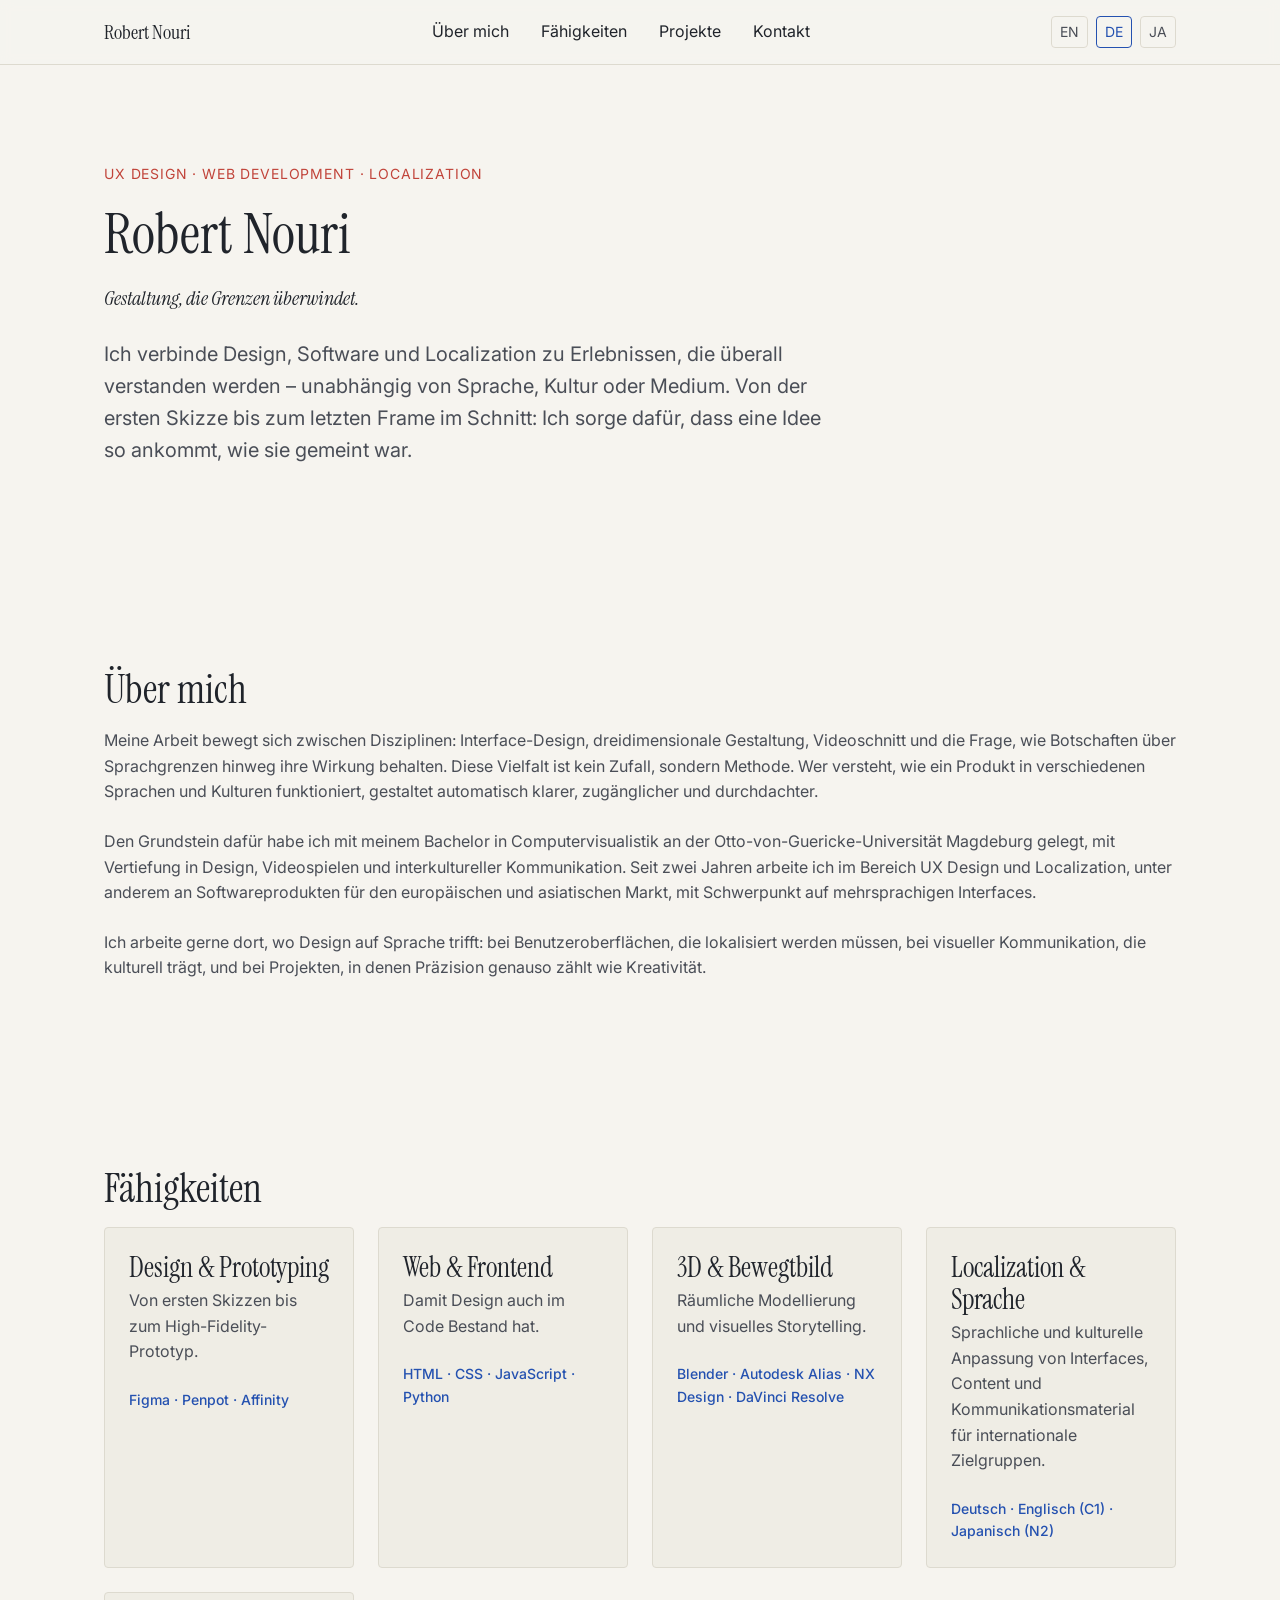
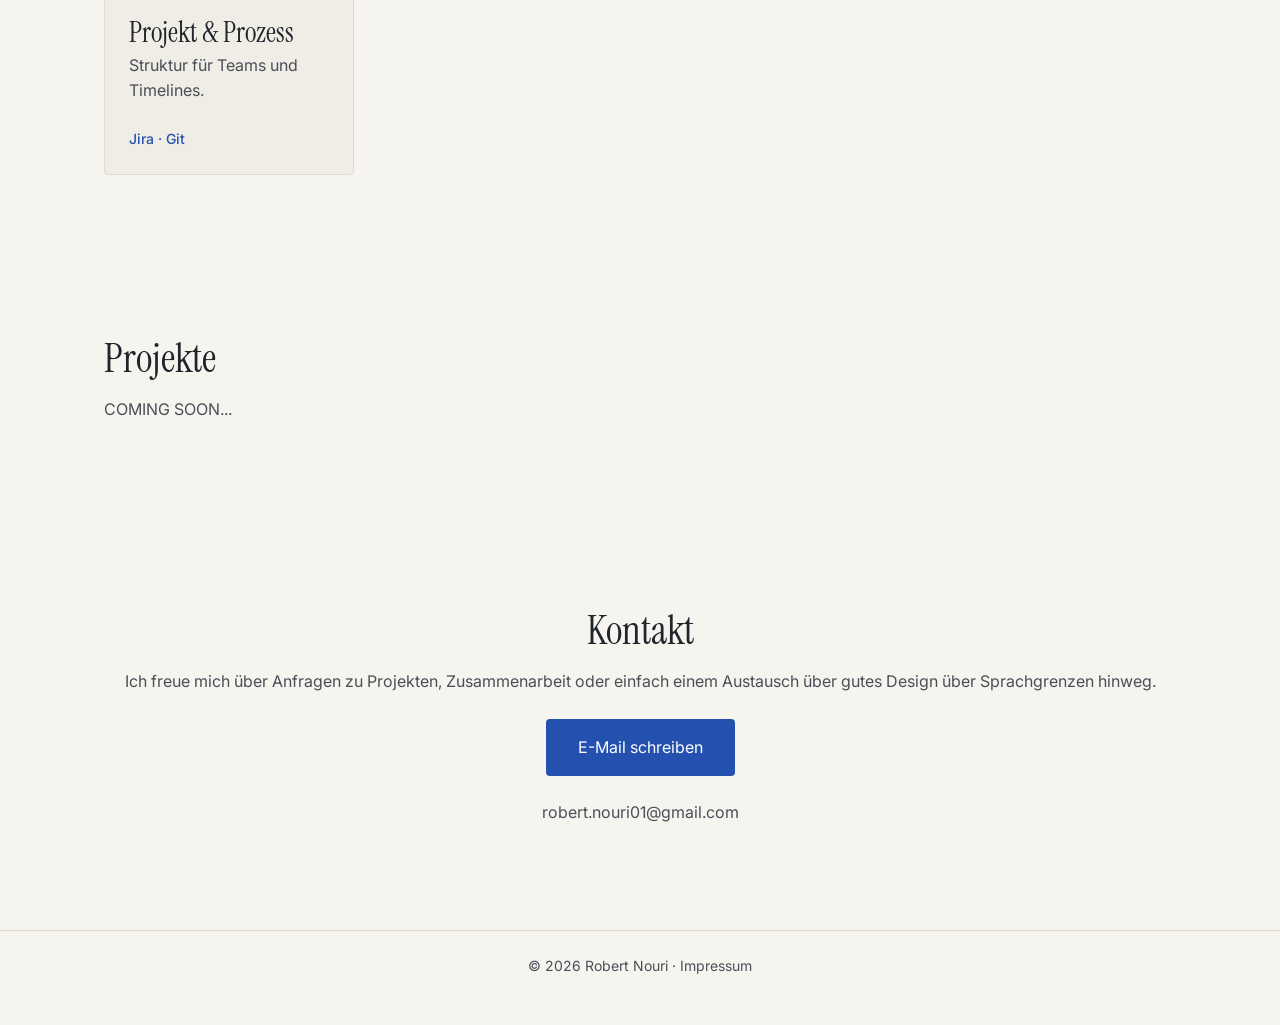
==== de/index.html @ 87206222 "Initial commit" ====
<!DOCTYPE html>
<html lang="de">
<head>
  <meta charset="UTF-8">
  <meta name="viewport" content="width=device-width, initial-scale=1.0">
  <title>Robert Nouri — Web Development · UX Design · Localization</title>
  <meta name="description" content="UX Designer und Lokalisationsexperte — Portfolio.">

  <link rel="alternate" hreflang="de" href="https://deinedomain.de/de/">
  <link rel="alternate" hreflang="en" href="https://deinedomain.de/en/">
  <link rel="alternate" hreflang="ja" href="https://deinedomain.de/ja/">

  <link rel="icon" href="../assets/favicon.ico">

  <link rel="preconnect" href="https://fonts.googleapis.com">
  <link rel="preconnect" href="https://fonts.gstatic.com" crossorigin>
  <link href="https://fonts.googleapis.com/css2?family=Instrument+Serif:ital@0;1&family=Inter:wght@400;500;600&family=Zen+Old+Mincho&family=Noto+Sans+JP:wght@400;500&display=swap" rel="stylesheet">

  <link rel="stylesheet" href="../css/style.css">
</head>
<body>

  <header class="site-header">
    <nav class="nav container">
      <a href="index.html" class="nav__logo">Robert Nouri</a>
      <ul class="nav__links">
        <li><a href="index.html#about">Über mich</a></li>
        <li><a href="index.html#skills">Fähigkeiten</a></li>
        <li><a href="index.html#projects">Projekte</a></li>
        <li><a href="index.html#contact">Kontakt</a></li>
      </ul>
      <div class="lang-switch">
        <a href="../en/index.html">EN</a>
        <a href="index.html" aria-current="true">DE</a>
        <a href="../ja/index.html">JA</a>
      </div>
    </nav>
  </header>

  <main>
    <section class="hero container">
      <span class="eyebrow">UX Design · Web Development · Localization</span>
      <h1>Robert Nouri</h1>
      <p class="lead">Gestaltung, die Grenzen überwindet.</p>
      <p>Ich verbinde Design, Software und Localization zu Erlebnissen, die überall verstanden werden – unabhängig von Sprache, Kultur oder Medium. Von der ersten Skizze bis zum letzten Frame im Schnitt: Ich sorge dafür, dass eine Idee so ankommt, wie sie gemeint war.</p>
    </section>

    <section id="about" class="container">
      <h2>Über mich</h2>
      <p>Meine Arbeit bewegt sich zwischen Disziplinen: Interface-Design, dreidimensionale Gestaltung, Videoschnitt und die Frage, wie Botschaften über Sprachgrenzen hinweg ihre Wirkung behalten. Diese Vielfalt ist kein Zufall, sondern Methode. Wer versteht, wie ein Produkt in verschiedenen Sprachen und Kulturen funktioniert, gestaltet automatisch klarer, zugänglicher und durchdachter.</p>
      <p>Den Grundstein dafür habe ich mit meinem Bachelor in Computervisualistik an der Otto-von-Guericke-Universität Magdeburg gelegt, mit Vertiefung in Design, Videospielen und interkultureller Kommunikation. Seit zwei Jahren arbeite ich im Bereich UX Design und Localization, unter anderem an Softwareprodukten für den europäischen und asiatischen Markt, mit Schwerpunkt auf mehrsprachigen Interfaces.</p>
      <p>Ich arbeite gerne dort, wo Design auf Sprache trifft: bei Benutzeroberflächen, die lokalisiert werden müssen, bei visueller Kommunikation, die kulturell trägt, und bei Projekten, in denen Präzision genauso zählt wie Kreativität.</p>
    
    </section>

    <section id="skills" class="container">
      <h2>Fähigkeiten</h2>
      <div class="skills-grid">
        <div class="skill-card">
          <h3>Design & Prototyping</h3>
          <p>Von ersten Skizzen bis zum High-Fidelity-Prototyp.</p>
          <p class="skill-tools">Figma · Penpot · Affinity</p>
        </div>
        <div class="skill-card">
          <h3>Web & Frontend</h3>
          <p>Damit Design auch im Code Bestand hat.</p>
          <p class="skill-tools">HTML · CSS · JavaScript · Python</p>
        </div>
        <div class="skill-card">
          <h3>3D & Bewegtbild</h3>
          <p>Räumliche Modellierung und visuelles Storytelling.</p>
          <p class="skill-tools">Blender · Autodesk Alias · NX Design · DaVinci Resolve</p>
        </div>
        <div class="skill-card">
          <h3>Localization & Sprache</h3>
          <p>Sprachliche und kulturelle Anpassung von Interfaces, Content und Kommunikationsmaterial für internationale Zielgruppen.</p>
          <p class="skill-tools"> Deutsch · Englisch (C1) · Japanisch (N2)</p>
        </div>
        <div class="skill-card">
          <h3>Projekt & Prozess</h3>
          <p>Struktur für Teams und Timelines.</p>
          <p class="skill-tools">Jira · Git</p>
        </div>
      </div>
    </section>

    <section id="projects" class="container">
      <h2>Projekte</h2>
      <p>COMING SOON...</p>
    </section>

    <section id="contact" class="container contact">
      <h2>Kontakt</h2>
      <p>Ich freue mich über Anfragen zu Projekten, Zusammenarbeit oder einfach einem Austausch über gutes Design über Sprachgrenzen hinweg.</p>
      <a class="button" href="mailto:robert.nouri01@gmail.com">E-Mail schreiben</a>
      <p></p>
      <p>robert.nouri01@gmail.com</p>
    </section>
  </main>

  <footer class="site-footer">
    <p>&copy; 2026 Robert Nouri · <a href="../impressum.html">Impressum</a></p>
  </footer>

  <script src="../js/script.js"></script>
</body>
</html>
---- css/style.css ----
/* ==========================================================================
   Design Tokens
   ========================================================================== */
:root {
  /* Farben – Airmail/Korrespondenz-Palette */
  --color-bg: #F6F4EF;
  --color-surface: #EFEDE5;
  --color-ink: #20242B;
  --color-ink-muted: #4A4E57;
  --color-accent-blue: #2451B0;
  --color-accent-red: #C1443A;
  --color-neutral: #9B9B93;
  --color-border: #DDDACF;

  /* Typografie */
  --font-display: "Instrument Serif", "Zen Old Mincho", serif;
  --font-body: "Inter", "Noto Sans JP", -apple-system, sans-serif;

  /* Type Scale */
  --text-xs: 0.75rem;
  --text-sm: 0.875rem;
  --text-base: 1rem;
  --text-lg: 1.25rem;
  --text-xl: 1.75rem;
  --text-2xl: 2.5rem;
  --text-3xl: 3.5rem;

  /* 8px Spacing-System */
  --space-1: 8px;
  --space-2: 16px;
  --space-3: 24px;
  --space-4: 32px;
  --space-5: 40px;
  --space-6: 48px;
  --space-7: 64px;
  --space-8: 80px;
  --space-9: 96px;

  /* Layout */
  --content-max: 1120px;
  --radius: 4px;
  --transition: 200ms ease;
}

/* ==========================================================================
   Reset
   ========================================================================== */
*, *::before, *::after { box-sizing: border-box; }
html { scroll-behavior: smooth; }
body {
  margin: 0;
  background: var(--color-bg);
  color: var(--color-ink);
  font-family: var(--font-body);
  font-size: var(--text-base);
  line-height: 1.6;
  -webkit-font-smoothing: antialiased;
}
img { max-width: 100%; display: block; }
a { color: inherit; text-decoration: none; }
ul { list-style: none; margin: 0; padding: 0; }

/* Reduced motion respektieren */
@media (prefers-reduced-motion: reduce) {
  *, *::before, *::after {
    animation-duration: 0.01ms !important;
    animation-iteration-count: 1 !important;
    transition-duration: 0.01ms !important;
    scroll-behavior: auto !important;
  }
}

/* ==========================================================================
   Typografie
   ========================================================================== */
h1, h2, h3, .display {
  font-family: var(--font-display);
  font-weight: 500;
  line-height: 1.15;
  margin: 0 0 var(--space-2);
  color: var(--color-ink);
}
h1 { font-size: var(--text-3xl); }
h2 { font-size: var(--text-2xl); }
h3 { font-size: var(--text-xl); }
p { margin: 0 0 var(--space-3); color: var(--color-ink-muted); }

/* Japanisch braucht mehr Zeilenhöhe und leicht mehr Buchstabenabstand */

html[lang="ja"] body {
  line-height: 1.9;
  letter-spacing: 0.02em;
}
html[lang="ja"] h1, html[lang="ja"] h2, html[lang="ja"] h3 {
  line-height: 1.5;
}



/*
Anpassung der Skalierung nachdem man Japanisch auswählt

html[lang="ja"] {
  font-size: 95%; /* entspricht ca. 15px statt 16px Basis 
}
html[lang="ja"] body {
  line-height: 1.75;
  letter-spacing: 0.02em;
}
html[lang="ja"] h1, html[lang="ja"] h2, html[lang="ja"] h3 {
  line-height: 1.5;
}
*/




/* ==========================================================================
   Layout / Utility
   ========================================================================== */
.container {
  max-width: var(--content-max);
  margin-inline: auto;
  padding-inline: var(--space-3);
}
section { padding-block: var(--space-8); }

/* ==========================================================================
   Header / Navigation
   ========================================================================== */
.site-header {
  position: sticky;
  top: 0;
  z-index: 10;
  background: rgba(246, 244, 239, 0.9);
  backdrop-filter: blur(6px);
  border-bottom: 1px solid var(--color-border);
}
.nav {
  display: flex;
  align-items: center;
  justify-content: space-between;
  padding-block: var(--space-2);
}
.nav__logo {
  font-family: var(--font-display);
  font-size: var(--text-lg);
}
.nav__links {
  display: flex;
  gap: var(--space-4);
}
.nav__links a {
  position: relative;
  padding-block: var(--space-1);
}
.nav__links a::after {
  content: "";
  position: absolute;
  left: 0; right: 0; bottom: 0;
  height: 2px;
  background: var(--color-accent-red);
  transform: scaleX(0);
  transform-origin: left;
  transition: transform var(--transition);
}
.nav__links a:hover::after,
.nav__links a:focus-visible::after {
  transform: scaleX(1);
}

/* Sprachumschalter */
.lang-switch {
  display: flex;
  gap: var(--space-1);
  font-size: var(--text-sm);
}
.lang-switch a {
  padding: 4px 8px;
  border: 1px solid var(--color-border);
  border-radius: var(--radius);
  color: var(--color-ink-muted);
  transition: border-color var(--transition), color var(--transition);
}
.lang-switch a[aria-current="true"] {
  border-color: var(--color-accent-blue);
  color: var(--color-accent-blue);
}
.lang-switch a:hover { border-color: var(--color-accent-blue); }

/* ==========================================================================
   Hero
   ========================================================================== */
.hero {
  padding-block: var(--space-9);
}
.hero .eyebrow {
  display: inline-block;
  font-size: var(--text-sm);
  color: var(--color-accent-red);
  letter-spacing: 0.06em;
  text-transform: uppercase;
  margin-bottom: var(--space-2);
}
.hero h1 { max-width: 56ch; }
.hero p { max-width: 56ch; font-size: var(--text-lg); }  /*langer Anfangstext */

/* ==========================================================================
   Skills
   ========================================================================== */
.skills-grid {
  display: grid;
  grid-template-columns: repeat(auto-fit, minmax(220px, 1fr));
  gap: var(--space-3);
}
.skill-card {
  background: var(--color-surface);
  border: 1px solid var(--color-border);
  border-radius: var(--radius);
  padding: var(--space-3);
  transition: transform var(--transition), border-color var(--transition);
}
.skill-card:hover {
  transform: translateY(-2px);
  border-color: var(--color-accent-blue);
}
.skill-card h3 { margin-bottom: 4px; }
.skill-tools {
  font-size: var(--text-sm);
  color: var(--color-accent-blue);
  font-weight: 500;
  margin: 0;
}

/* Hero-Lead */
.lead {
  font-family: var(--font-display);
  font-size: var(--text-xl);
  font-style: italic;
  color: var(--color-ink);
  max-width: 40ch;
  margin-bottom: var(--space-3);
}
html[lang="ja"] .lead { font-style: normal; }

/* ==========================================================================
   Impressum / Legal
   ========================================================================== */
.legal-note {
  font-size: var(--text-sm);
  color: var(--color-neutral);
  border-left: 2px solid var(--color-border);
  padding-left: var(--space-2);
  margin-bottom: var(--space-5);
}
.legal dl {
  display: grid;
  grid-template-columns: max-content 1fr;
  gap: var(--space-1) var(--space-3);
  margin-bottom: var(--space-3);
}
.legal dt { font-weight: 600; color: var(--color-ink-muted); }
.legal dd { margin: 0; }
.legal hr {
  border: none;
  border-top: 1px solid var(--color-border);
  margin-block: var(--space-5);
}
.legal .placeholder { 
  color: var(--color-ink); 
}

.legalentry{
  display:grid;
  grid-template-columns: 120px 1fr;
  column-gap: 30px;
}

.legalentry dt, .legalentry dd{
  margin: 0;
}

.skill-card .tools {
  margin: 0 0 var(--space-2);
  font-size: var(--text-xs);
  letter-spacing: 0.04em;
  text-transform: uppercase;
  color: var(--color-accent-blue);
}
.skill-card p:last-child { margin-bottom: 0; }

/* ==========================================================================
   Kontakt
   ========================================================================== */
.contact { text-align: center; }
.button {
  display: inline-block;
  padding: var(--space-2) var(--space-4);
  background: var(--color-accent-blue);
  color: #fff;
  border-radius: var(--radius);
  transition: background var(--transition);
}
.button:hover { background: var(--color-ink); }

/* ==========================================================================
   Footer
   ========================================================================== */
.site-footer {
  border-top: 1px solid var(--color-border);
  padding-block: var(--space-3);
  text-align: center;
  font-size: var(--text-sm);
  color: var(--color-neutral);
}
.footer-inner {
  display: flex;
  flex-direction: column;
  align-items: center;
  gap: var(--space-1);
}
.footer-nav { display: flex; gap: var(--space-3); }
.footer-nav a:hover,
.footer-nav a:focus-visible { color: var(--color-accent-blue); }

/* ==========================================================================
   Legal-Seiten (Impressum)
   ========================================================================== */
.legal { max-width: 680px; }
.legal h2 { font-size: var(--text-lg); margin-top: var(--space-6); }
.legal address {
  font-style: normal;
  line-height: 1.8;
  margin-bottom: var(--space-3);
}
.legal .note {
  margin-top: var(--space-7);
  padding: var(--space-3);
  background: var(--color-surface);
  border-left: 3px solid var(--color-accent-red);
  border-radius: var(--radius);
  font-size: var(--text-sm);
  color: var(--color-ink-muted);
}

/* Markiert Stellen, die noch mit echten Daten gefüllt werden müssen */
.placeholder { color: var(--color-accent-red); }

/* ==========================================================================
   Responsive
   ========================================================================== */
@media (max-width: 720px) {
  :root {
    --text-3xl: 2.5rem;
    --text-2xl: 2rem;
  }
  .nav__links { display: none; } /* wird später per JS als Mobile-Menü ergänzt */
}
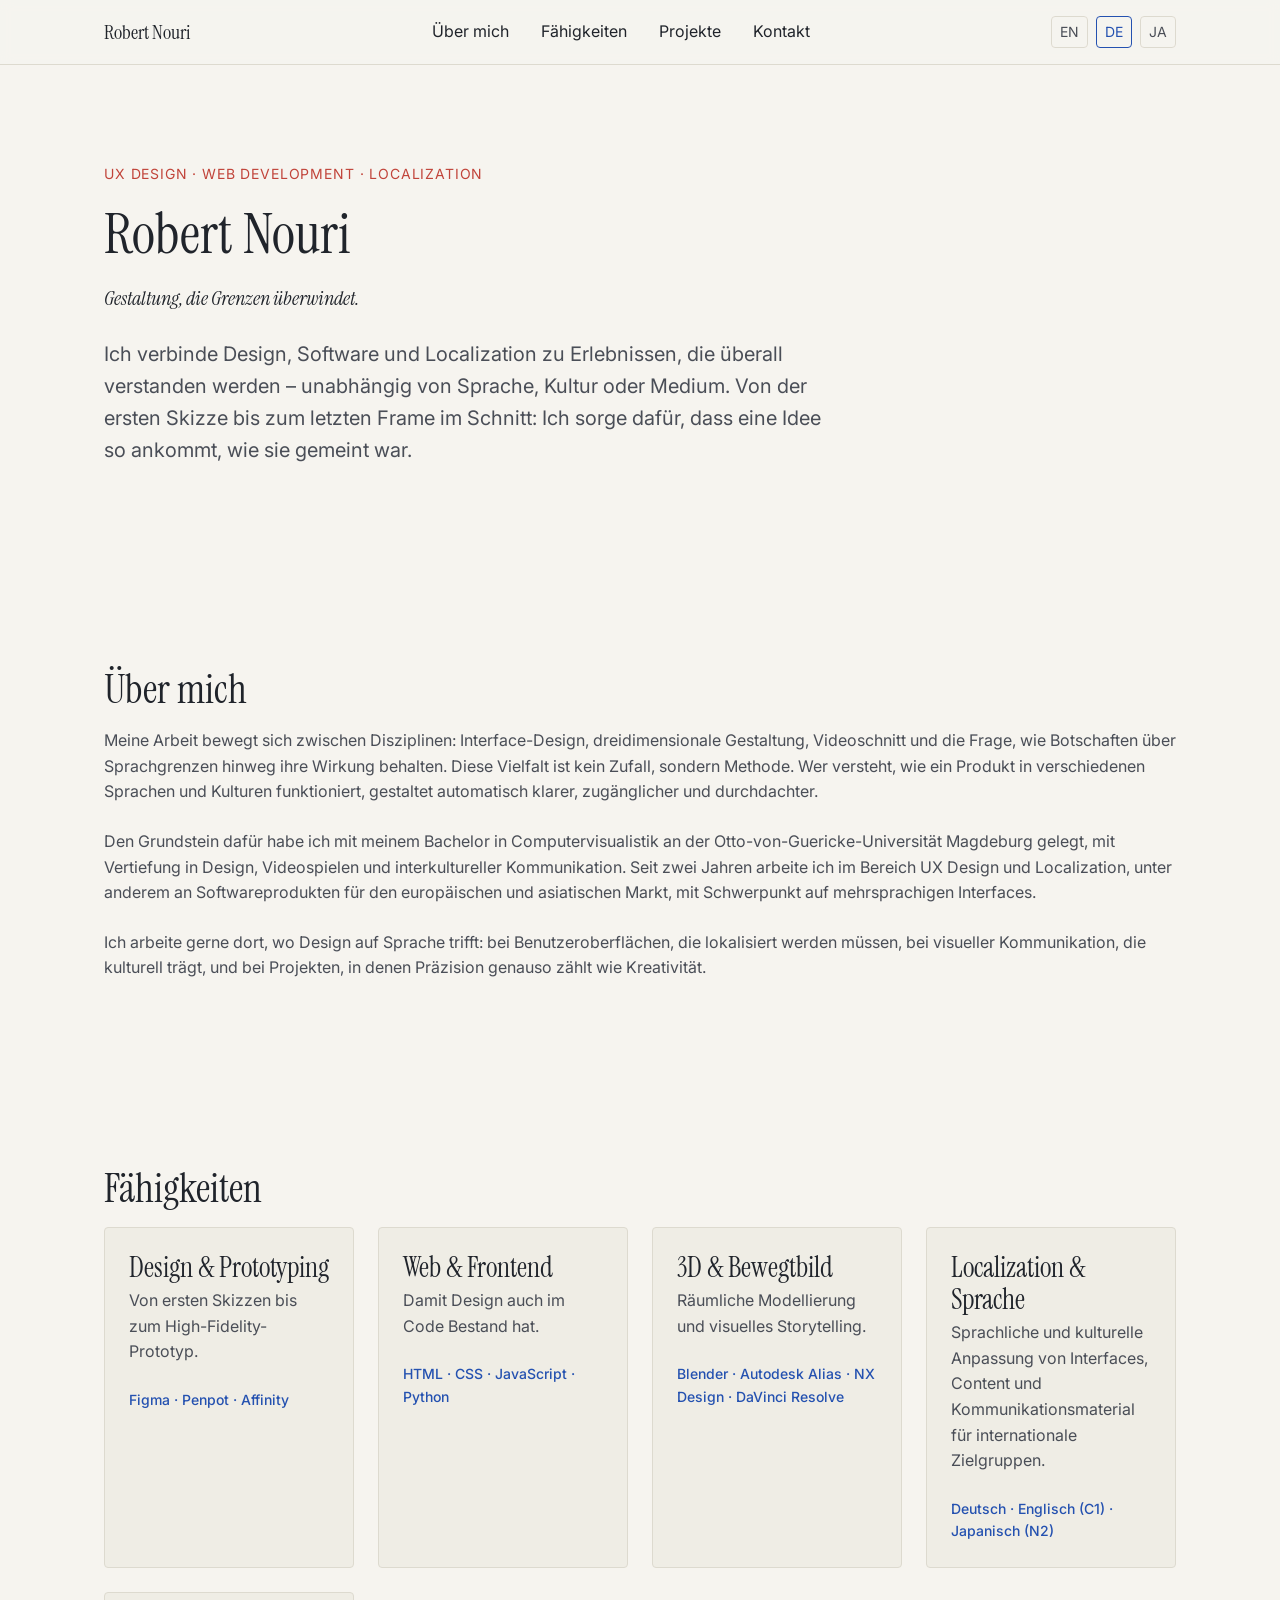
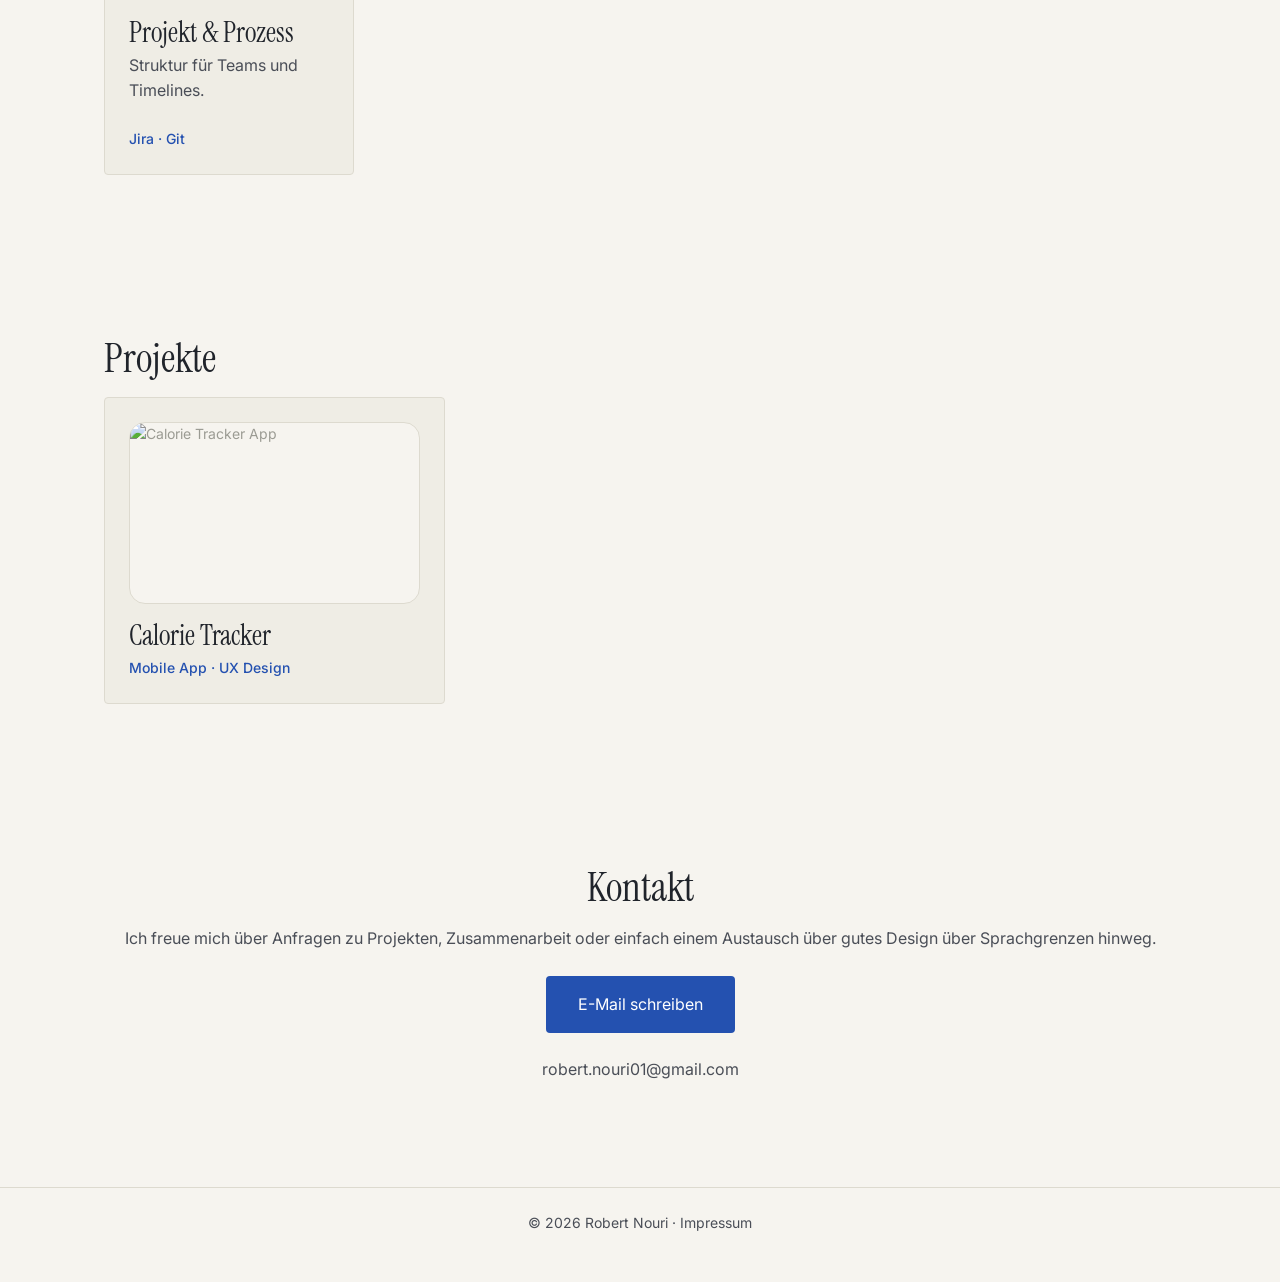
==== commit d4480dec: "added calorie app and back to top button" ====
--- a/de/index.html
+++ b/de/index.html
@@ -86,7 +86,15 @@
 
     <section id="projects" class="container">
       <h2>Projekte</h2>
-      <p>COMING SOON...</p>
+      <div class="projects-grid">
+        <a class="project-card" href="calorie-tracker.html">
+          <div class="project-card__image" aria-hidden="true">
+            <img src="../assets/cover.png" alt="Calorie Tracker App">
+          </div>
+          <h3>Calorie Tracker</h3>
+          <p class="skill-tools">Mobile App · UX Design</p>
+        </a>
+      </div>
     </section>
 
     <section id="contact" class="container contact">
@@ -102,6 +110,13 @@
     <p>&copy; 2026 Robert Nouri · <a href="../impressum.html">Impressum</a></p>
   </footer>
 
+  <button type="button" class="back-to-top" aria-label="Zum Seitenanfang">
+    <svg aria-hidden="true" width="20" height="20" viewBox="0 0 24 24" fill="none"
+       stroke="currentColor" stroke-width="2" stroke-linecap="round" stroke-linejoin="round">
+      <path d="M12 19V5M5 12l7-7 7 7"/>
+    </svg>
+  </button>
+
   <script src="../js/script.js"></script>
 </body>
 </html>
--- a/css/style.css
+++ b/css/style.css
@@ -39,6 +39,7 @@
   /* Layout */
   --content-max: 1120px;
   --radius: 4px;
+  --radius-m3: 16px;
   --transition: 200ms ease;
 }
 
@@ -347,6 +348,108 @@
 .placeholder { color: var(--color-accent-red); }
 
 /* ==========================================================================
+   Projekte (Cards auf der Startseite)
+   ========================================================================== */
+.projects-grid {
+  display: grid;
+  grid-template-columns: repeat(auto-fill, minmax(280px, 1fr));
+  gap: var(--space-3);
+}
+.project-card {
+  display: block;
+  background: var(--color-surface);
+  border: 1px solid var(--color-border);
+  border-radius: var(--radius);
+  padding: var(--space-3);
+  transition: transform var(--transition), border-color var(--transition);
+}
+.project-card:hover,
+.project-card:focus-visible {
+  transform: translateY(-2px);
+  border-color: var(--color-accent-blue);
+}
+.project-card:focus-visible {
+  outline: 2px solid var(--color-accent-blue);
+  outline-offset: 2px;
+}
+.project-card h3 { margin-bottom: 4px; }
+
+/* Bild-Platzhalter in der Card – ersetzbar durch ein <img> */
+.project-card__image {
+  display: flex;
+  align-items: center;
+  justify-content: center;
+  aspect-ratio: 16 / 10;
+  margin-bottom: var(--space-2);
+  background: var(--color-bg);
+  border: 1px dashed var(--color-neutral);
+  border-radius: var(--radius-m3);
+  font-size: var(--text-sm);
+  color: var(--color-neutral);
+  overflow: hidden;
+}
+.project-card__image:has(img) { border: 1px solid var(--color-border); }
+.project-card__image img {
+  width: 100%;
+  height: 100%;
+  object-fit: cover;
+}
+
+/* ==========================================================================
+   Projektseite (z. B. calorie-tracker.html)
+   ========================================================================== */
+.hero.project-hero { padding-block: var(--space-8) var(--space-4); }
+.project-blocks { padding-top: var(--space-4); }
+
+.back-link {
+  display: block;
+  width: fit-content;
+  margin-bottom: var(--space-3);
+  font-size: var(--text-sm);
+  color: var(--color-ink-muted);
+  transition: color var(--transition);
+}
+.back-link:hover,
+.back-link:focus-visible { color: var(--color-accent-blue); }
+
+/* Text und Screen im Wechsel: ungerade Blöcke = Text links, gerade = Text rechts */
+.project-block {
+  display: grid;
+  grid-template-columns: 1fr 1fr;
+  align-items: center;
+  gap: var(--space-7);
+  padding-block: var(--space-6);
+}
+.project-block:nth-child(even) .project-block__media { order: -1; }
+.project-block__text h2 { font-size: var(--text-xl); }
+.project-block__text p:last-child { margin-bottom: 0; }
+
+/* Phone-Screen (Proportion 390 × 844) */
+.project-block__media {
+  width: 100%;
+  max-width: 280px;
+  margin: 0;
+  justify-self: center;
+}
+.project-block__media img {
+  width: 100%;
+  height: auto;
+  border: 1px solid var(--color-border);
+  border-radius: var(--radius);
+}
+.screen-placeholder {
+  display: flex;
+  align-items: center;
+  justify-content: center;
+  aspect-ratio: 390 / 844;
+  background: var(--color-surface);
+  border: 1px dashed var(--color-neutral);
+  border-radius: var(--radius);
+  font-size: var(--text-sm);
+  color: var(--color-neutral);
+}
+
+/* ==========================================================================
    Responsive
    ========================================================================== */
 @media (max-width: 720px) {
@@ -355,4 +458,44 @@
     --text-2xl: 2rem;
   }
   .nav__links { display: none; } /* wird später per JS als Mobile-Menü ergänzt */
-}
+
+  /* Projektseite: Screen und Text untereinander, Screen zuerst */
+  .project-block { grid-template-columns: 1fr; gap: var(--space-4); }
+  .project-block__media { order: -1; }
+}
+
+/* ==========================================================================
+   Zurück nach oben
+   ========================================================================== */
+.back-to-top {
+  position: fixed;
+  right: var(--space-3);
+  bottom: var(--space-3);
+  z-index: 20;
+  display: flex;
+  align-items: center;
+  justify-content: center;
+  width: 48px;
+  height: 48px;
+  padding: 0;
+  border: 0;
+  border-radius: var(--radius);
+  background: var(--color-accent-blue);
+  color: #fff;
+  cursor: pointer;
+  opacity: 0;
+  visibility: hidden;
+  transform: translateY(var(--space-1));
+  transition: opacity var(--transition), transform var(--transition),
+              background var(--transition), visibility var(--transition);
+}
+.back-to-top.is-visible {
+  opacity: 1;
+  visibility: visible;
+  transform: translateY(0);
+}
+.back-to-top:hover { background: var(--color-ink); }
+.back-to-top:focus-visible {
+  outline: 2px solid var(--color-accent-blue);
+  outline-offset: 2px;
+}
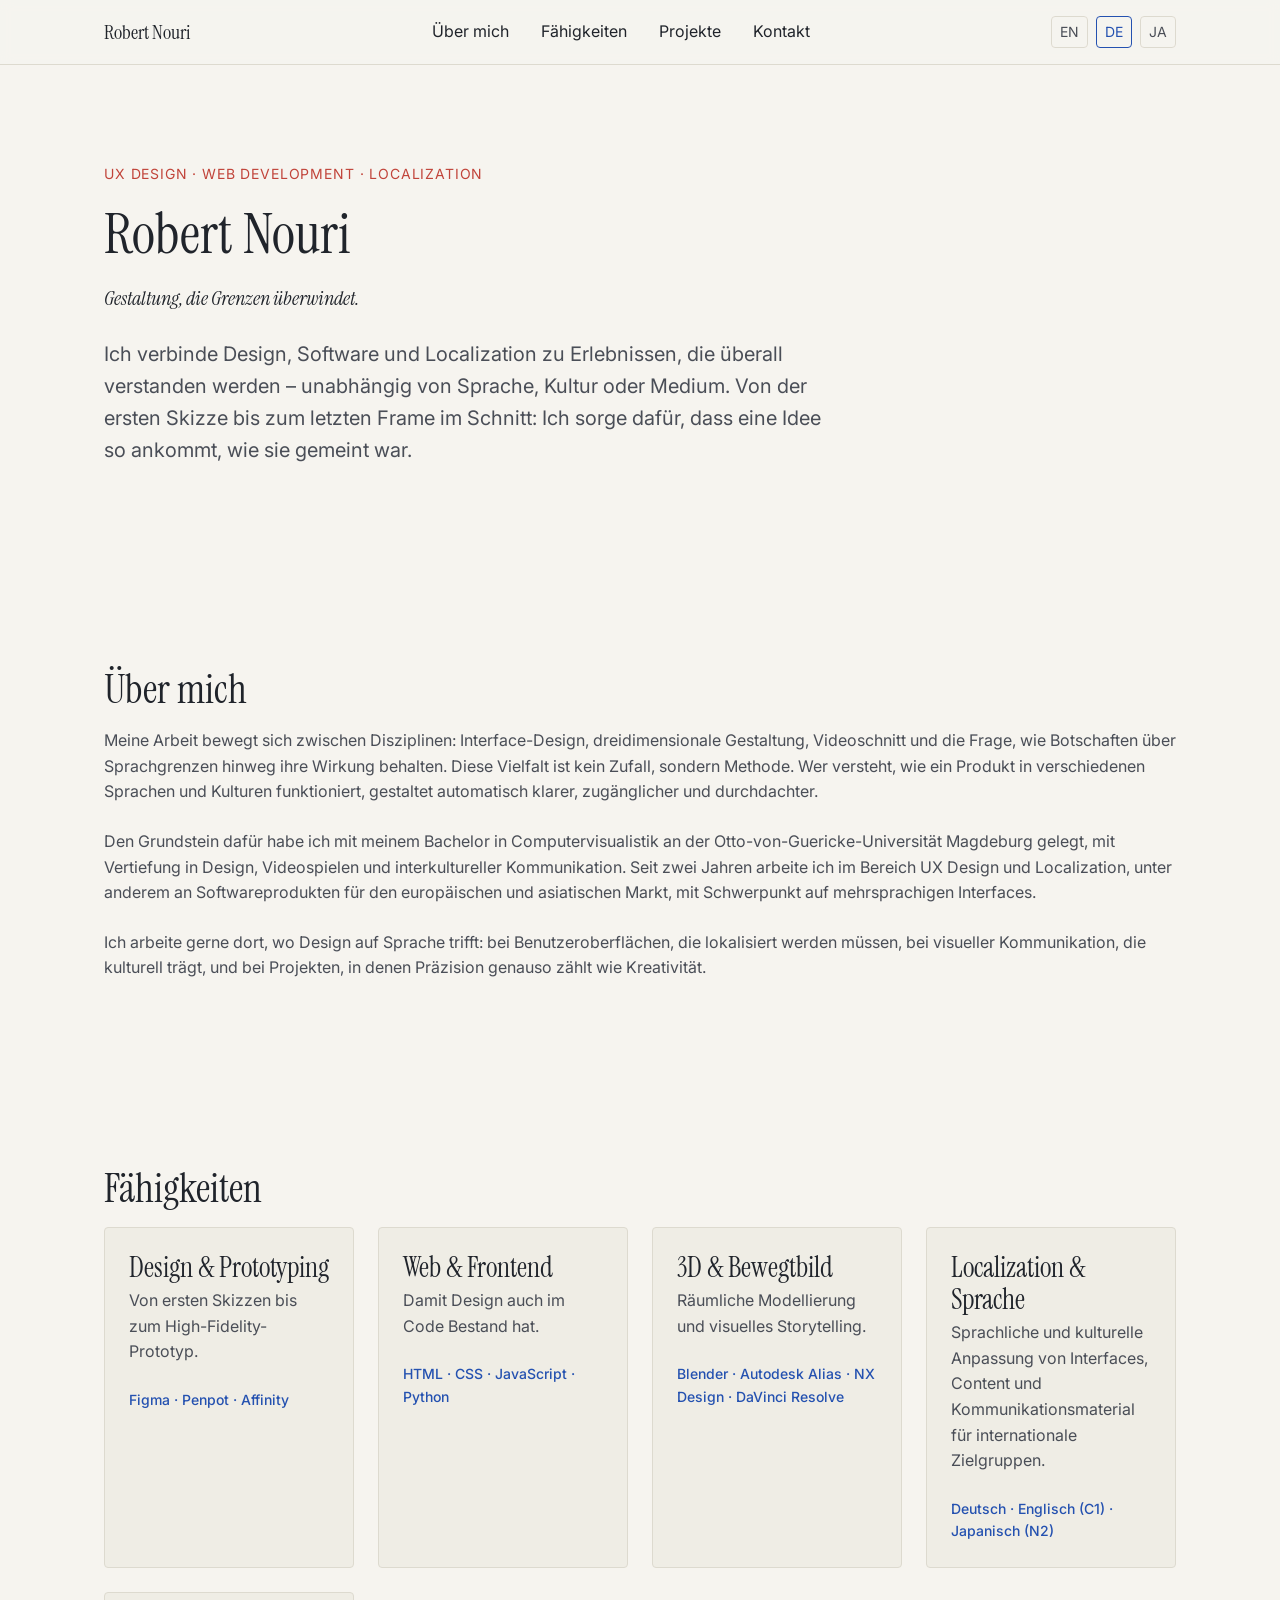
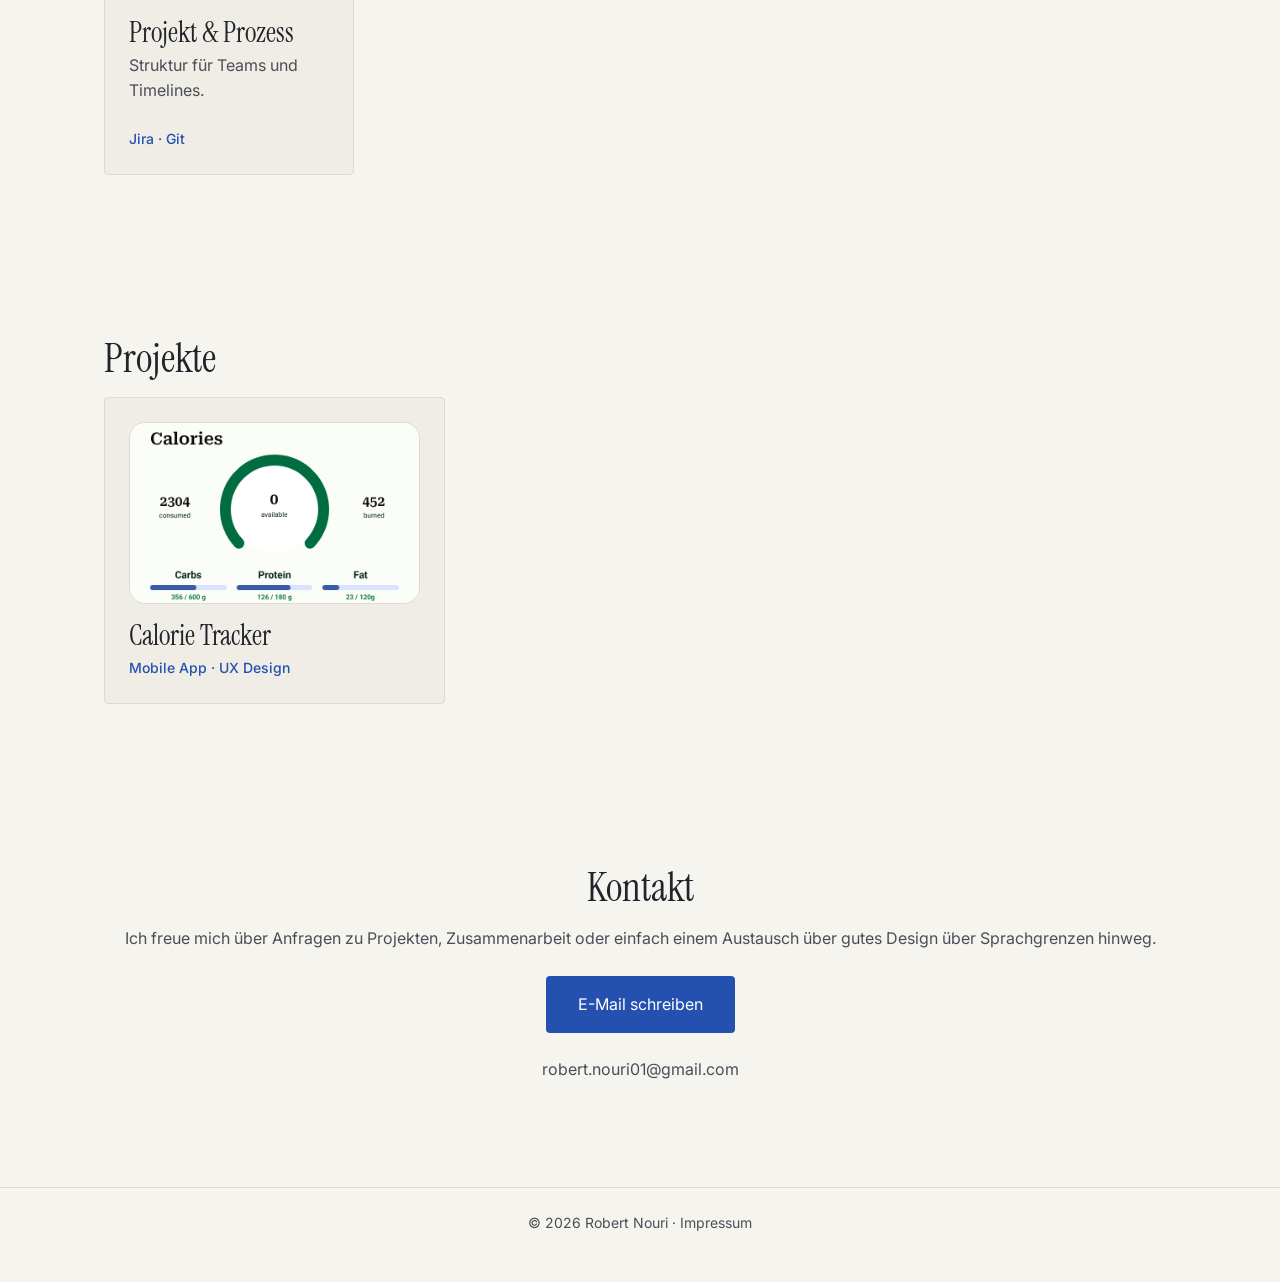
==== commit ed7a2da2: "typos" ====
--- a/de/index.html
+++ b/de/index.html
@@ -89,7 +89,7 @@
       <div class="projects-grid">
         <a class="project-card" href="calorie-tracker.html">
           <div class="project-card__image" aria-hidden="true">
-            <img src="../assets/cover.png" alt="Calorie Tracker App">
+            <img src="../assets/Cover.png" alt="Calorie Tracker App">
           </div>
           <h3>Calorie Tracker</h3>
           <p class="skill-tools">Mobile App · UX Design</p>
